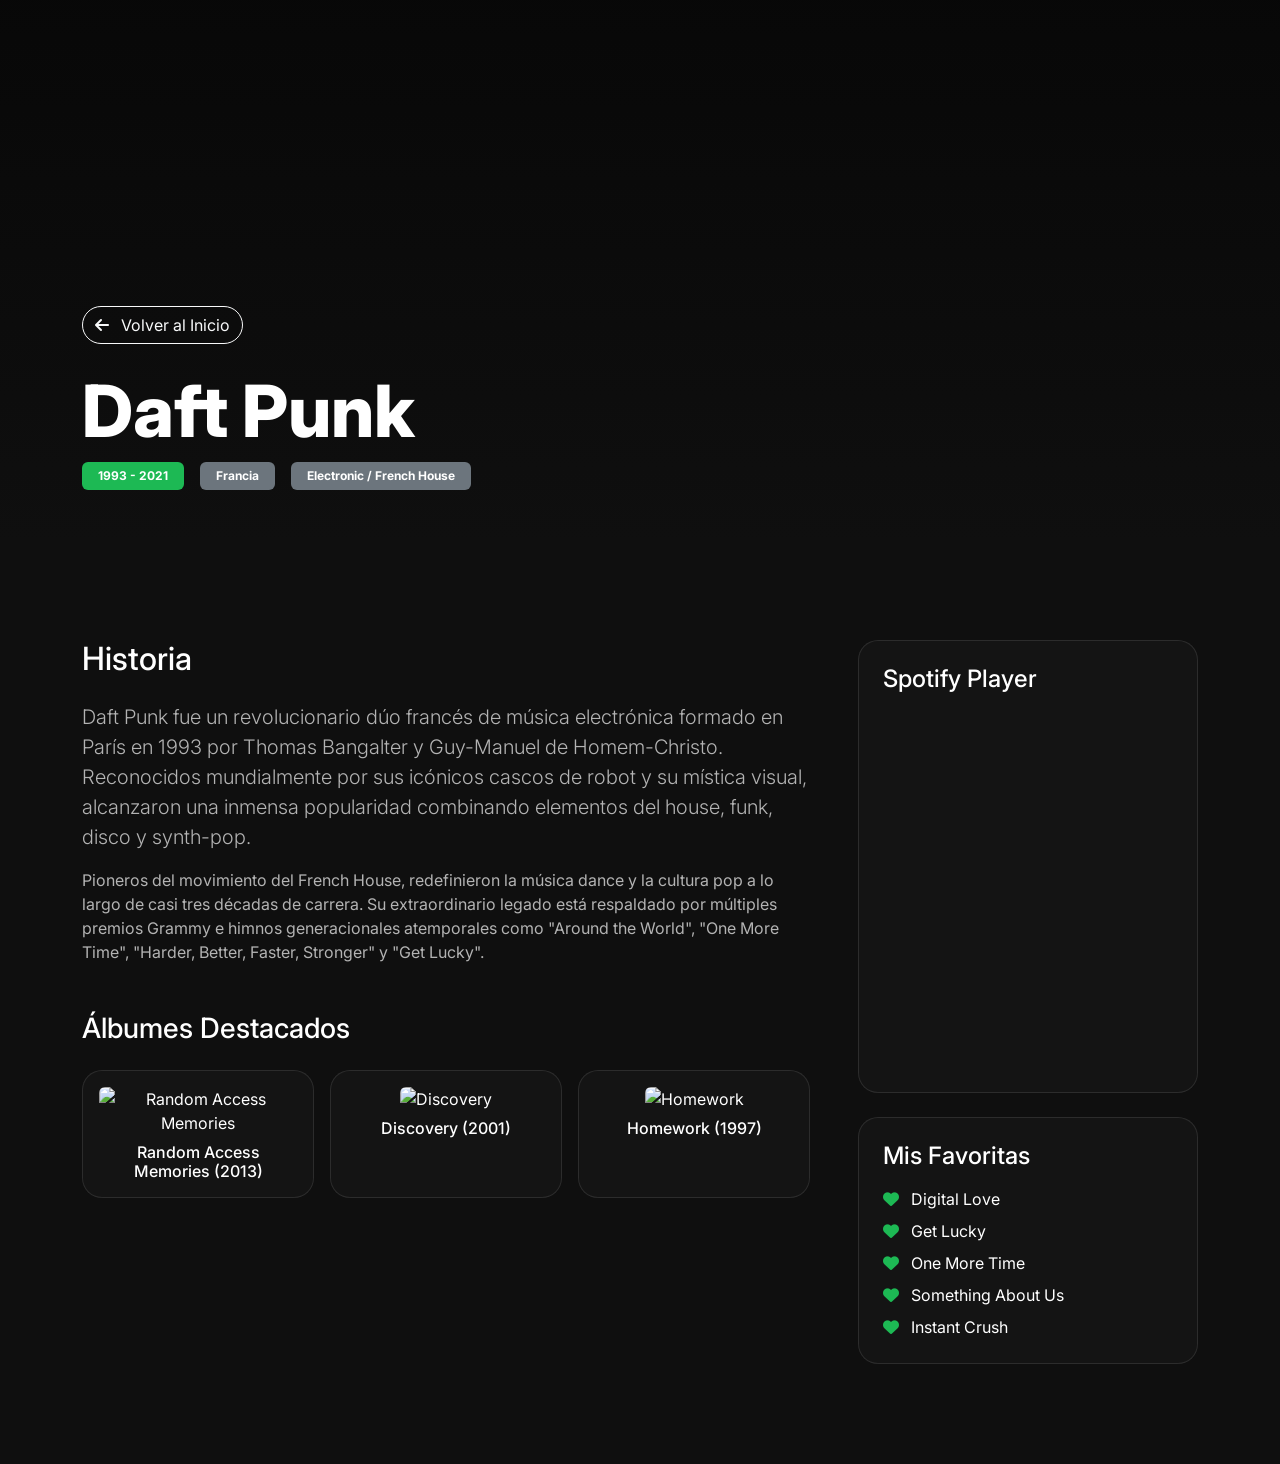
==== artists/daft-punk.html @ b7717cc1 "Primer commit" ====
<!DOCTYPE html>
<html lang="es" data-theme="dark">
<head>
    <meta charset="UTF-8">
    <meta name="viewport" content="width=device-width, initial-scale=1.0">
    <title>Daft Punk | Music Archive</title>
    <link rel="icon" type="image/x-icon" href="../imgs/ico/Logo Ad.ico">
    <link href="https://cdn.jsdelivr.net/npm/bootstrap@5.3.0/dist/css/bootstrap.min.css" rel="stylesheet">
    <link rel="stylesheet" href="https://cdnjs.cloudflare.com/ajax/libs/font-awesome/6.4.0/css/all.min.css">
    <link href="https://unpkg.com/aos@2.3.1/dist/aos.css" rel="stylesheet">
    <link href="https://fonts.googleapis.com/css2?family=Inter:wght@300;400;600;800&display=swap" rel="stylesheet">
    <link rel="stylesheet" href="../css/style.css">
    <style>
        .artist-hero {
            height: 60vh;
            /* Imagen de fondo atmosférica con tonalidades electrónicas cyberpunk */
            background: linear-gradient(rgba(0,0,0,0.5), rgba(15,15,15,1)), url('https://api.djmagla.com/wp-content/uploads/2021/02/Daft-Punk-1.jpg');
            background-size: cover;
            background-position: center 40%;
            display: flex;
            align-items: flex-end;
            padding-bottom: 50px;
        }
    </style>
</head>
<body>

    <main class="content-wrapper m-0">
        <!-- Hero Artista -->
        <section class="artist-hero">
            <div class="container">
                <a href="../index.html" class="btn btn-outline-light mb-4 rounded-pill"><i class="fas fa-arrow-left me-2"></i> Volver al Inicio</a>
                <h1 class="display-2 fw-800" data-aos="fade-up">Daft Punk</h1>
                <div class="d-flex gap-3 flex-wrap" data-aos="fade-up" data-aos-delay="100">
                    <span class="badge bg-spotify px-3 py-2">1993 - 2021</span>
                    <span class="badge bg-secondary px-3 py-2">Francia</span>
                    <span class="badge bg-secondary px-3 py-2">Electronic / French House</span>
                </div>
            </div>
        </section>

        <!-- Contenido Artista -->
        <section class="section-padding">
            <div class="container">
                <div class="row g-5">
                    <!-- Columna de Historia y Álbumes -->
                    <div class="col-lg-8" data-aos="fade-up">
                        <h2 class="mb-4">Historia</h2>
                        <p class="lead text-secondary-muted">Daft Punk fue un revolucionario dúo francés de música electrónica formado en París en 1993 por Thomas Bangalter y Guy-Manuel de Homem-Christo. Reconocidos mundialmente por sus icónicos cascos de robot y su mística visual, alcanzaron una inmensa popularidad combinando elementos del house, funk, disco y synth-pop.</p>
                        <p class="text-secondary-muted">Pioneros del movimiento del French House, redefinieron la música dance y la cultura pop a lo largo de casi tres décadas de carrera. Su extraordinario legado está respaldado por múltiples premios Grammy e himnos generacionales atemporales como "Around the World", "One More Time", "Harder, Better, Faster, Stronger" y "Get Lucky".</p>
                        
                        <h3 class="mt-5 mb-4">Álbumes Destacados</h3>
                        <div class="row g-3">
                            <!-- Álbum 1: Random Access Memories -->
                            <div class="col-md-4">
                                <div class="glass p-3 text-center h-100">
                                    <img src="https://i.scdn.co/image/ab67616d0000b2739b9b36b0e22870b9f542d937" class="img-fluid rounded mb-2" alt="Random Access Memories">
                                    <h6 class="mb-0">Random Access Memories (2013)</h6>
                                </div>
                            </div>
                            <!-- Álbum 2: Discovery -->
                            <div class="col-md-4">
                                <div class="glass p-3 text-center h-100">
                                    <img src="https://i.scdn.co/image/ab67616d0000b2731e81bff9807a9e629fce5ade" class="img-fluid rounded mb-2" alt="Discovery">
                                    <h6 class="mb-0">Discovery (2001)</h6>
                                </div>
                            </div>
                            <!-- Álbum 3: Homework -->
                            <div class="col-md-4">
                                <div class="glass p-3 text-center h-100">
                                    <img src="https://i.scdn.co/image/ab67616d0000b2738ac778cc7d88779f74d33311" class="img-fluid rounded mb-2" alt="Homework">
                                    <h6 class="mb-0">Homework (1997)</h6>
                                </div>
                            </div>
                        </div>
                    </div>

                    <!-- Columna Lateral (Sidebar) -->
                    <div class="col-lg-4">
                        <div class="sticky-top" style="top: 2rem;">
                            <!-- Spotify Player actualizado con la playlist oficial "This Is Daft Punk" -->
                            <div class="glass p-4 mb-4" data-aos="fade-left">
                                <h4 class="mb-3">Spotify Player</h4>
                                <iframe data-testid="embed-iframe" style="border-radius:12px" src="https://open.spotify.com/embed/playlist/37i9dQZF1DZ06evO2CNgSk?utm_source=generator" width="100%" height="352" frameBorder="0" allowfullscreen="" allow="autoplay; clipboard-write; encrypted-media; fullscreen; picture-in-picture" loading="lazy"></iframe>
                            </div>
                            <!-- Lista de canciones favoritas actualizada -->
                            <div class="glass p-4" data-aos="fade-left" data-aos-delay="200">
                                <h4 class="mb-3">Mis Favoritas</h4>
                                <ul class="list-unstyled mb-0">
                                    <li class="mb-2"><i class="fas fa-heart text-spotify me-2"></i> Digital Love</li>
                                    <li class="mb-2"><i class="fas fa-heart text-spotify me-2"></i> Get Lucky</li>
                                    <li class="mb-2"><i class="fas fa-heart text-spotify me-2"></i> One More Time</li>
                                    <li class="mb-2"><i class="fas fa-heart text-spotify me-2"></i> Something About Us</li>
                                    <li class="mb-0"><i class="fas fa-heart text-spotify me-2"></i> Instant Crush</li>         
                                </ul>
                            </div>
                        </div>
                    </div>
                </div>
            </div>
        </section>
    </main>

    <script src="https://unpkg.com/aos@2.3.1/dist/aos.js"></script>
    <script>
        AOS.init({ duration: 1000 });
    </script>
</body>
</html>
---- css/style.css ----
:root {
    --bg-color: #0f0f0f;
    --bg-darker: #080808;
    --card-bg: #181818;
    --spotify-green: #1DB954;
    --text-main: #FFFFFF;
    --text-secondary: #B3B3B3;
    --glass-bg: rgba(24, 24, 24, 0.7);
    --glass-border: rgba(255, 255, 255, 0.1);
    --transition-smooth: all 0.4s cubic-bezier(0.4, 0, 0.2, 1);
}

[data-theme="light"] {
    --bg-color: #f8f9fa;
    --bg-darker: #e9ecef;
    --card-bg: #ffffff;
    --text-main: #121212;
    --text-secondary: #555555;
    --glass-bg: rgba(255, 255, 255, 0.8);
    --glass-border: rgba(0, 0, 0, 0.1);
}

body {
    background-color: var(--bg-color);
    color: var(--text-main);
    font-family: 'Inter', sans-serif;
    overflow-x: hidden;
    transition: var(--transition-smooth);
}

.fw-800 { font-weight: 800; }
.text-spotify { color: var(--spotify-green); }
.bg-spotify { background-color: var(--spotify-green); }
.text-secondary-muted { color: var(--text-secondary); }
.max-w-600 { max-width: 600px; }

/* Sidebar */
.sidebar {
    width: 260px;
    height: 100vh;
    position: fixed;
    left: 0;
    top: 0;
    z-index: 1000;
    padding: 2rem 1.5rem;
    display: flex;
    flex-direction: column;
    border-right: 1px solid var(--glass-border);
}

.sidebar-header {
    display: flex;
    align-items: center;
    gap: 12px;
    margin-bottom: 3rem;
}

.logo-icon {
    font-size: 2rem;
    color: var(--spotify-green);
}

.logo-text {
    font-weight: 800;
    letter-spacing: -1px;
}

.nav-links {
    list-style: none;
    padding: 0;
}

.nav-links li {
    margin-bottom: 1rem;
}

.nav-links a {
    text-decoration: none;
    color: var(--text-secondary);
    font-weight: 600;
    display: flex;
    align-items: center;
    gap: 15px;
    padding: 12px 15px;
    border-radius: 12px;
    transition: var(--transition-smooth);
}

.nav-links a:hover, .nav-links a.active {
    color: var(--text-main);
    background: var(--glass-bg);
}

.nav-links a i {
    width: 20px;
    font-size: 1.1rem;
}

/* Main Layout */
.content-wrapper {
    margin-left: 260px;
}

/* Hero Section */
.hero-section {
    min-height: 100vh;
    position: relative;
    padding: 4rem 2rem;
    background-image: linear-gradient(rgba(0, 0, 0, 0.7), rgba(0, 0, 0, 0.7)), url('https://cdn.wallpapersafari.com/24/70/lN2D4h.png');
    background-repeat: no-repeat;
    background-size: cover;
    background-position: center;
    overflow: hidden;
    z-index: 1;
}

.hero-gradient-bg {
    position: absolute;
    top: -10%;
    right: -10%;
    width: 60%;
    height: 60%;
    background: radial-gradient(circle, rgba(29, 185, 84, 0.25) 0%, transparent 70%);
    z-index: -1;
    pointer-events: none;
}

/* Glassmorphism */
.glass {
    background: var(--glass-bg);
    backdrop-filter: blur(12px);
    border: 1px solid var(--glass-border);
    border-radius: 20px;
}

/* Cards Artistas */
.artist-card {
    overflow: hidden;
    transition: var(--transition-smooth);
    height: 100%;
}

.artist-card:hover {
    transform: translateY(-10px);
    border-color: var(--spotify-green);
    box-shadow: 0 10px 30px rgba(0,0,0,0.5);
}

.artist-img-wrapper {
    width: 100%;
    height: 250px;
    overflow: hidden;
}

.artist-img-wrapper img {
    width: 100%;
    height: 100%;
    object-fit: cover;
    transition: var(--transition-smooth);
}

.artist-card:hover .artist-img-wrapper img {
    scale: 1.1;
}

/* Ranking */
.ranking-item {
    display: flex;
    align-items: center;
    padding: 1.5rem;
    gap: 20px;
    transition: var(--transition-smooth);
}

.rank-number {
    font-size: 2rem;
    font-weight: 800;
    opacity: 0.3;
}

.rank-score {
    font-weight: 800;
    color: var(--spotify-green);
}

/* Timeline */
.timeline {
    position: relative;
    max-width: 800px;
    margin: 0 auto;
}

.timeline-item {
    position: relative;
    padding-left: 50px;
    padding-bottom: 3rem;
    border-left: 2px solid var(--glass-border);
}

.timeline-dot {
    position: absolute;
    left: -9px;
    top: 0;
    width: 16px;
    height: 16px;
    background: var(--spotify-green);
    border-radius: 50%;
    box-shadow: 0 0 15px var(--spotify-green);
}

.timeline-content {
    padding: 1.5rem;
}

/* Utility */
.section-padding { padding: 100px 0; }
.bg-darker { background-color: var(--bg-darker); }
.section-title { font-weight: 800; font-size: 2.5rem; }

.btn-spotify {
    background-color: var(--spotify-green);
    color: white;
    font-weight: 700;
    border: none;
    transition: var(--transition-smooth);
}

.btn-spotify:hover {
    background-color: #1ed760;
    transform: scale(1.05);
    color: white;
}

/* Theme Toggle Button */
.btn-theme {
    background: var(--glass-bg);
    border: 1px solid var(--glass-border);
    color: var(--text-main);
    width: 45px;
    height: 45px;
    border-radius: 50%;
    display: flex;
    align-items: center;
    justify-content: center;
    cursor: pointer;
    transition: var(--transition-smooth);
}

/* Responsive */
@media (max-width: 992px) {
    .sidebar {
        width: 100%;
        height: auto;
        bottom: 0;
        top: auto;
        left: 0;
        flex-direction: row;
        justify-content: center;
        padding: 0.5rem;
        border-right: none;
        border-top: 1px solid var(--glass-border);
    }
    .sidebar-header, .logo-text, .theme-switch-wrapper { display: none; }
    .nav-links { display: flex; margin: 0; width: 100%; justify-content: space-around; }
    .nav-links a span { display: none; }
    .content-wrapper { margin-left: 0; margin-bottom: 70px; }
    .display-1 { font-size: 3.5rem; }
}
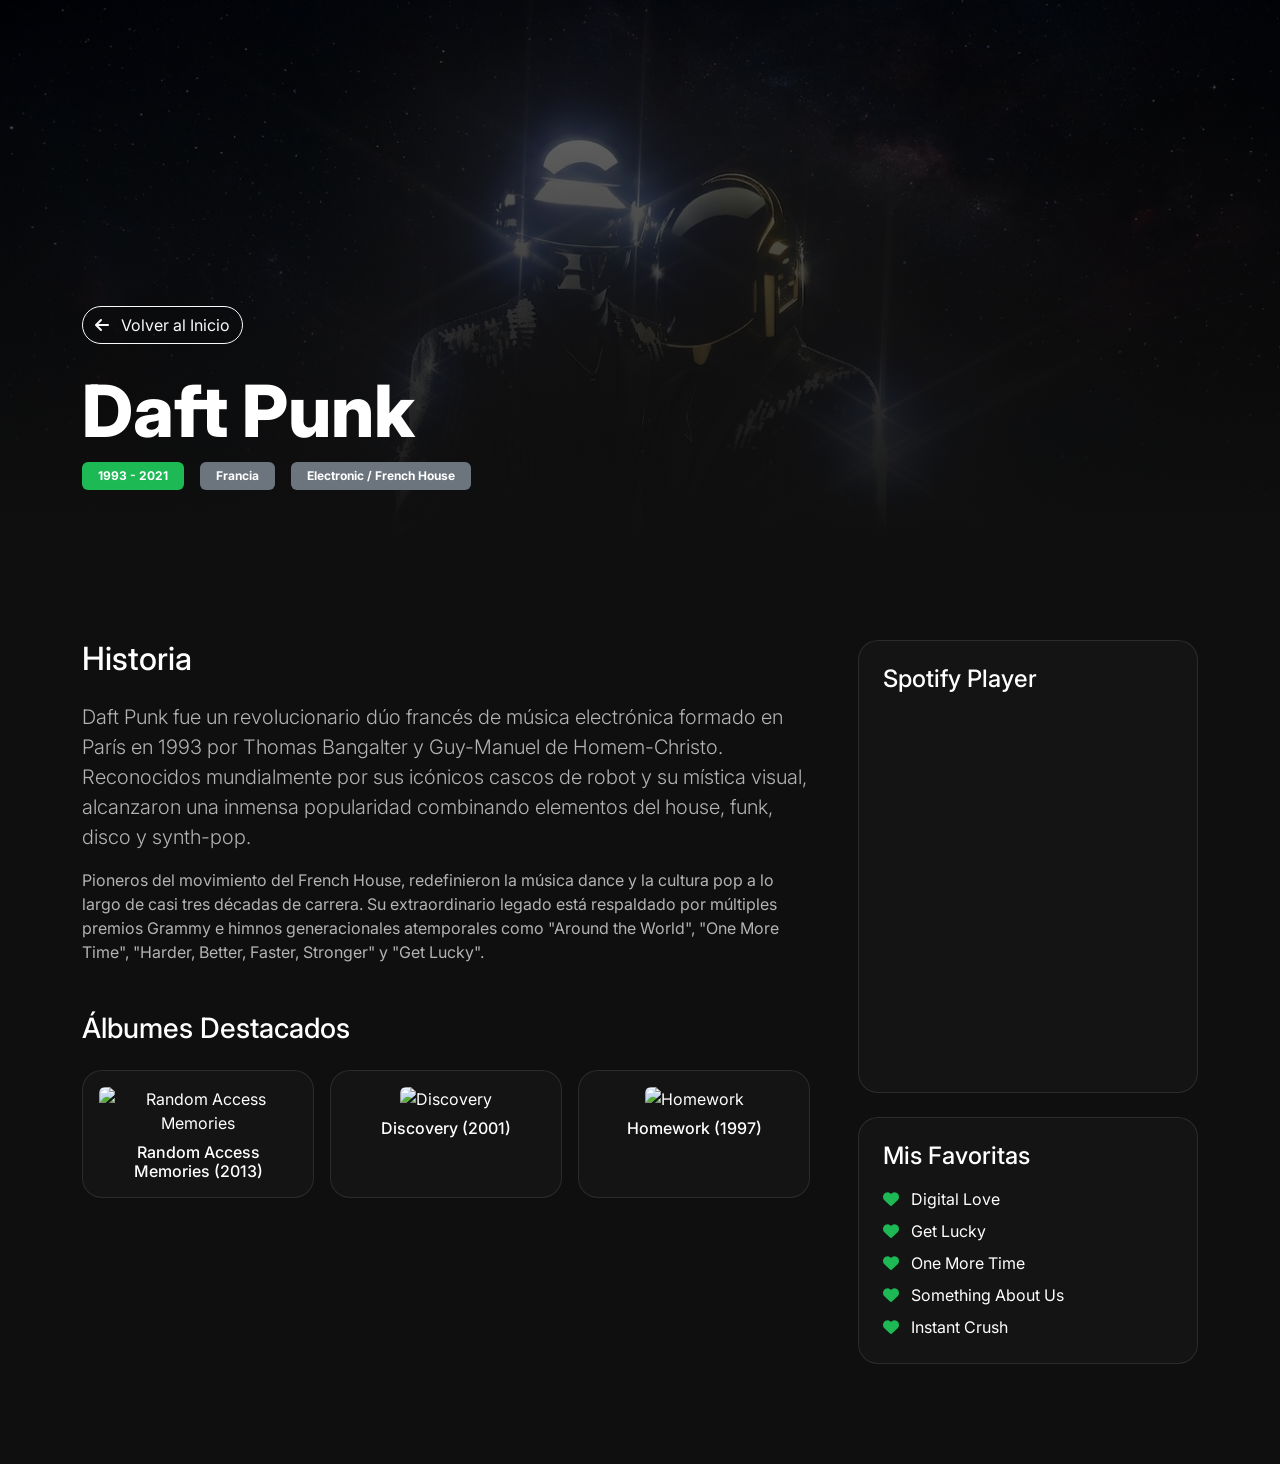
==== commit 8502d69e: "Add images" ====
--- a/artists/daft-punk.html
+++ b/artists/daft-punk.html
@@ -14,7 +14,7 @@
         .artist-hero {
             height: 60vh;
             /* Imagen de fondo atmosférica con tonalidades electrónicas cyberpunk */
-            background: linear-gradient(rgba(0,0,0,0.5), rgba(15,15,15,1)), url('https://api.djmagla.com/wp-content/uploads/2021/02/Daft-Punk-1.jpg');
+            background: linear-gradient(rgba(0,0,0,0.5), rgba(15,15,15,1)), url('../imgs/img/dp-bg.png');
             background-size: cover;
             background-position: center 40%;
             display: flex;
--- a/css/style.css
+++ b/css/style.css
@@ -1,3 +1,9 @@
+html,
+body {
+    width: 100%;
+    max-width: 100%;
+    overflow-x: hidden;
+}
 :root {
     --bg-color: #0f0f0f;
     --bg-darker: #080808;
@@ -10,15 +16,6 @@
     --transition-smooth: all 0.4s cubic-bezier(0.4, 0, 0.2, 1);
 }
 
-[data-theme="light"] {
-    --bg-color: #f8f9fa;
-    --bg-darker: #e9ecef;
-    --card-bg: #ffffff;
-    --text-main: #121212;
-    --text-secondary: #555555;
-    --glass-bg: rgba(255, 255, 255, 0.8);
-    --glass-border: rgba(0, 0, 0, 0.1);
-}
 
 body {
     background-color: var(--bg-color);
@@ -117,7 +114,7 @@
 .hero-gradient-bg {
     position: absolute;
     top: -10%;
-    right: -10%;
+    right: 0;
     width: 60%;
     height: 60%;
     background: radial-gradient(circle, rgba(29, 185, 84, 0.25) 0%, transparent 70%);
@@ -231,38 +228,170 @@
     color: white;
 }
 
-/* Theme Toggle Button */
-.btn-theme {
-    background: var(--glass-bg);
-    border: 1px solid var(--glass-border);
-    color: var(--text-main);
-    width: 45px;
-    height: 45px;
-    border-radius: 50%;
-    display: flex;
-    align-items: center;
-    justify-content: center;
-    cursor: pointer;
-    transition: var(--transition-smooth);
-}
-
+.social-icon {
+    color: #1DB954;
+    font-size: 2rem;
+    margin-right: 15px;
+    transition: all 0.3s ease;
+}
+
+.social-icon:hover {
+    color: #1ed760;
+    transform: translateY(-3px) scale(1.1);
+}
+
+/* Responsive */
 /* Responsive */
 @media (max-width: 992px) {
+
     .sidebar {
+        position: fixed;
+        bottom: 0;
+        left: 0;
+        top: auto;
         width: 100%;
-        height: auto;
-        bottom: 0;
-        top: auto;
-        left: 0;
-        flex-direction: row;
+        height: 65px;
+        padding: 0;
+        margin: 0;
+        z-index: 1000;
+
+        display: flex;
         justify-content: center;
-        padding: 0.5rem;
+        align-items: center;
+
         border-right: none;
         border-top: 1px solid var(--glass-border);
-    }
-    .sidebar-header, .logo-text, .theme-switch-wrapper { display: none; }
-    .nav-links { display: flex; margin: 0; width: 100%; justify-content: space-around; }
-    .nav-links a span { display: none; }
-    .content-wrapper { margin-left: 0; margin-bottom: 70px; }
-    .display-1 { font-size: 3.5rem; }
+
+        background: #181818;
+    }
+
+    .sidebar-header,
+    .logo-text,
+    .theme-switch-wrapper {
+        display: none;
+    }
+
+    .nav-links {
+        width: 100%;
+        margin: 0;
+        padding: 0;
+
+        display: grid;
+        grid-template-columns: repeat(5, 1fr);
+
+        list-style: none;
+    }
+
+    .nav-links li {
+        margin: 0;
+        padding: 0;
+    }
+
+    .nav-links a {
+        width: 100%;
+        padding: 12px 0;
+        margin: 0;
+
+        display: flex;
+        justify-content: center;
+        align-items: center;
+    }
+
+    .nav-links a span {
+        display: none;
+    }
+
+    .content-wrapper {
+        margin-left: 0;
+        margin-bottom: 70px;
+    }
+
+    .display-1 {
+        font-size: 3rem;
+    }
+}
+
+@media (max-width: 768px) {
+
+    .hero-section {
+        padding: 1rem;
+        text-align: center;
+    }
+
+    .hero-section .container {
+        padding-left: 20px;
+        padding-right: 20px;
+    }
+
+    .display-1 {
+        font-size: 2.5rem !important;
+        line-height: 1.1;
+    }
+
+    .section-title {
+        font-size: 2rem;
+    }
+
+    .artist-card {
+        max-width: 320px;
+        margin: 0 auto 20px;
+    }
+
+    .artist-img-wrapper {
+        aspect-ratio: 1 / 1;
+    }
+
+    .artist-card .p-4 {
+        padding: 0.8rem !important;
+    }
+
+    .artist-card h5 {
+        font-size: 1rem;
+        margin-bottom: 0.4rem;
+    }
+
+    .artist-card p {
+        font-size: 0.85rem;
+        line-height: 1.4;
+    }
+
+    .artist-card .btn {
+        padding: 0.4rem 0.8rem;
+        font-size: 0.85rem;
+        margin-bottom: -18px;
+    }
+
+    .timeline-item {
+        padding-left: 30px;
+    }
+
+    .timeline-content {
+        padding: 1rem;
+    }
+
+    .ranking-item {
+        padding: 1rem;
+        gap: 10px;
+    }
+
+    .rank-number {
+        font-size: 1.5rem;
+    }
+
+    .rank-score {
+        font-size: 1rem;
+    }
+
+    .social-links {
+        text-align: center;
+    }
+
+    .social-icon {
+        font-size: 1.8rem;
+        margin: 0 10px;
+    }
+
+    .max-w-600 {
+        max-width: 100%;
+    }
 }
